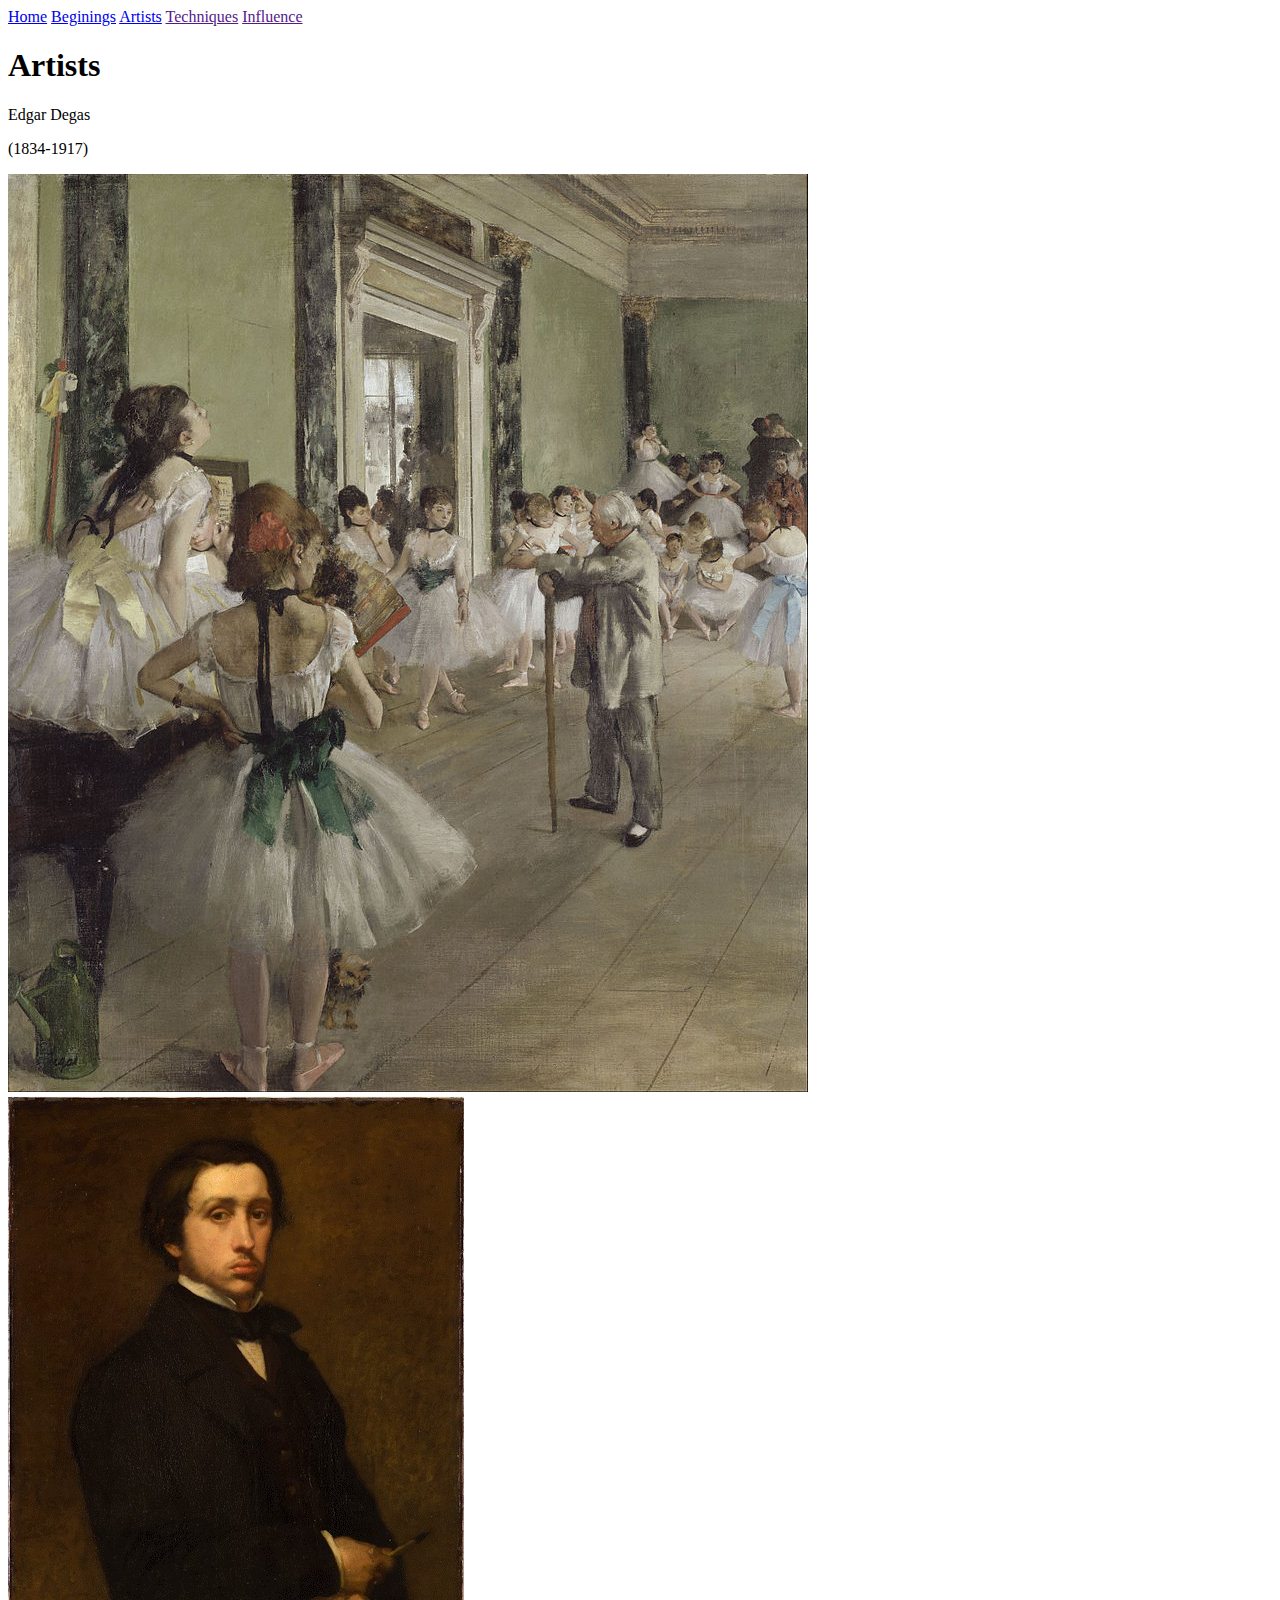
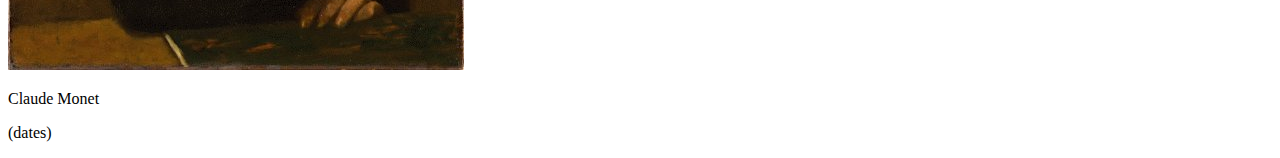
==== artists.html @ 2a4f0dd7 "move files into folder" ====
<!DOCTYPE html>
<html>
<head>

	<meta charset="utf-8">
	<meta http-equiv="X-UA-Compatible" content="IE=edge">
	<title>Impressionism Artists</title>
	<meta name="description" content="">

	<!-- Enable responsive layouts; tell browsers not to shrink pages to fit small screens -->
	<meta name="viewport" content="width=device-width, initial-scale=1">

	<!-- Load styles -->
	<!-- For production, combine all of the stylesheets -->
	<link rel="stylesheet" href="css/sitewide.css">

	<!-- Webfonts -->
	<link href="https://fonts.googleapis.com/css?family=Jomolhari&display=swap" rel="stylesheet">
	<link href="https://fonts.googleapis.com/css?family=Raleway&display=swap" rel="stylesheet">

</head>
<body class="artists">
<!-- Change this classname for each page/type! -->

	<!-- Page content typically goes inside the container -->
	<div class="container">

		<div class="headings-artists">
			<div class="navbar">
				<a href="index.html">Home</a>
				<a href="beginings.html">Beginings</a>
				<a href="artists.html">Artists</a>
				<a href="">Techniques</a>
				<a href="">Influence</a>
			</div>

			<h1 class="artists">Artists</h1>
</div>

<div class="artists-info">

	<div class="degas">
	<p>Edgar Degas<p>
	<p>(1834-1917)<p>
	</div>

	<div class="degas-img-1">
	<img src="img/Edgar_Degas_-_The_Ballet_Class_-_Google_Art_Project.jpg">
	</div>

	<div class="degas-img-2">
	<img src="img/Edgar_Degas_self_portrait_1855.jpeg">
	</div>

	<div class="monet">
		<p>Claude Monet<p>
			<p>(dates)<p>
	</div>

</div>


	</div><!-- end container -->

</body>
</html>
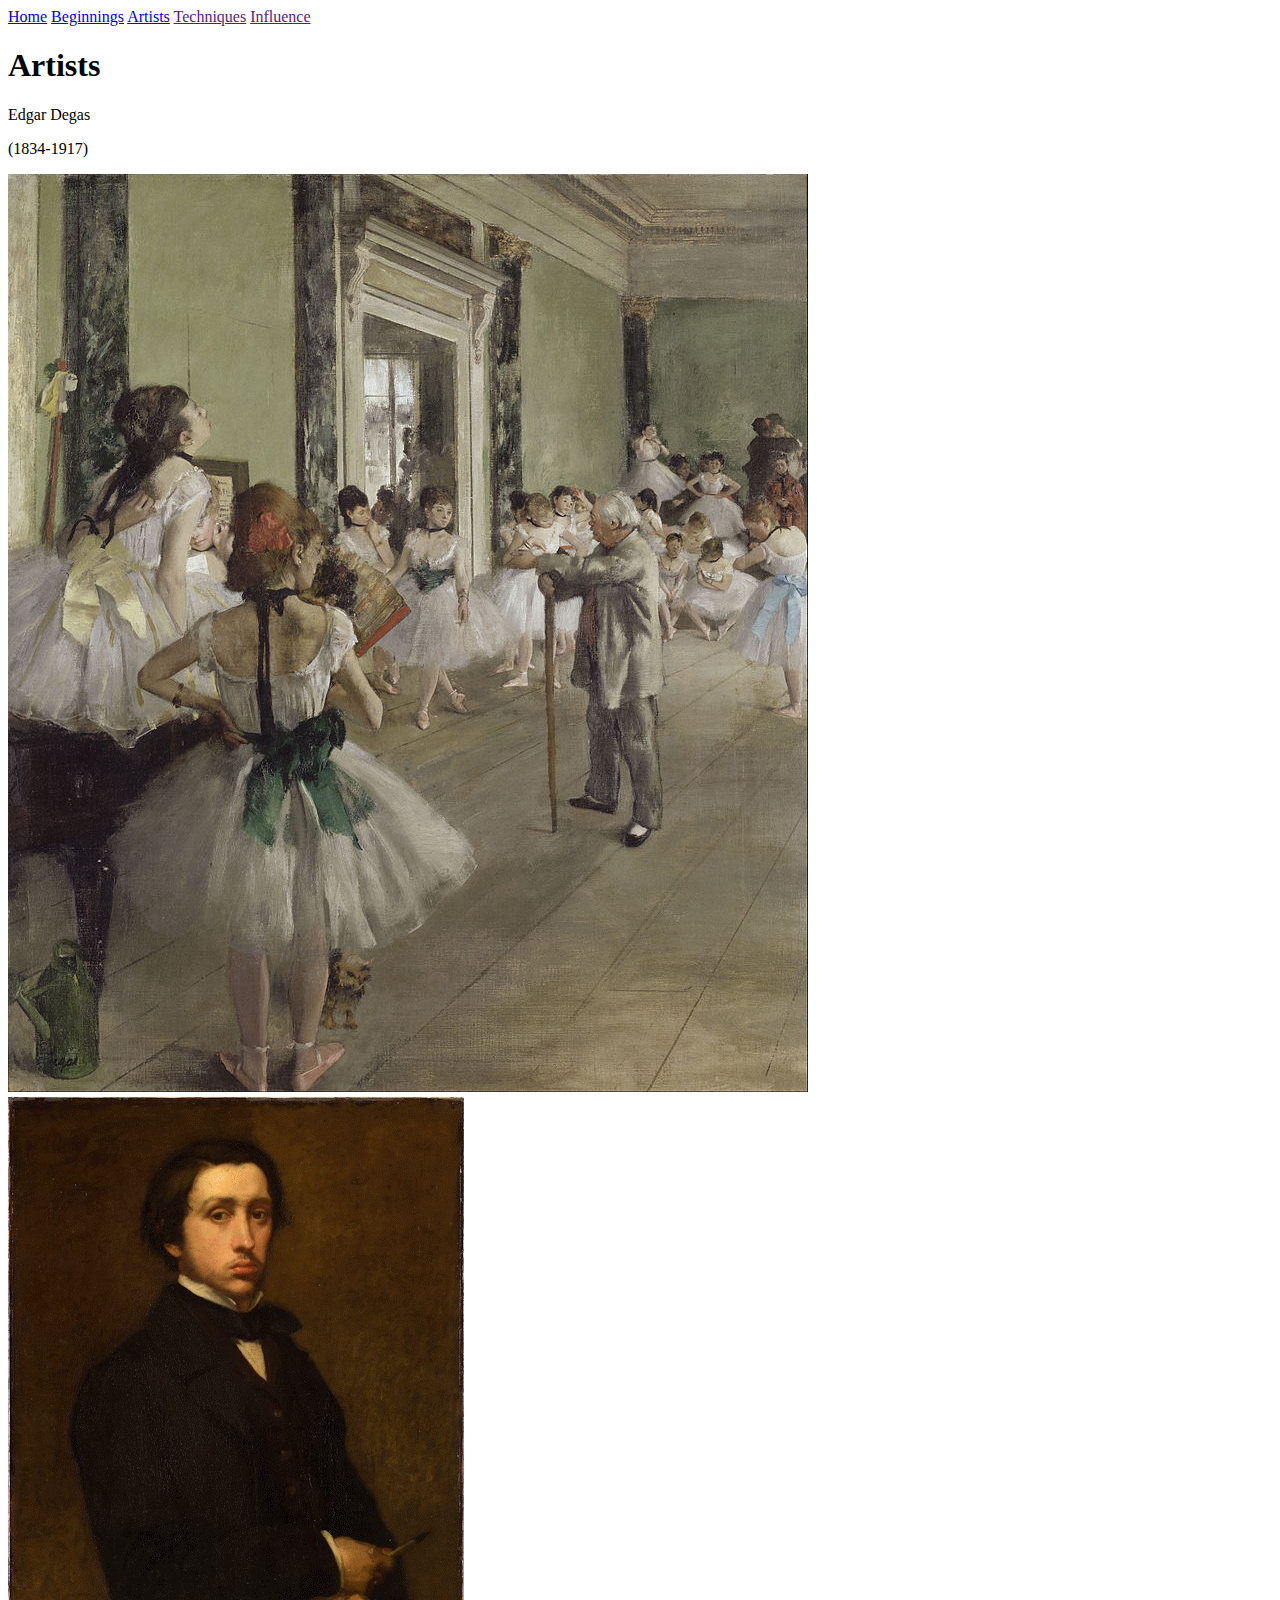
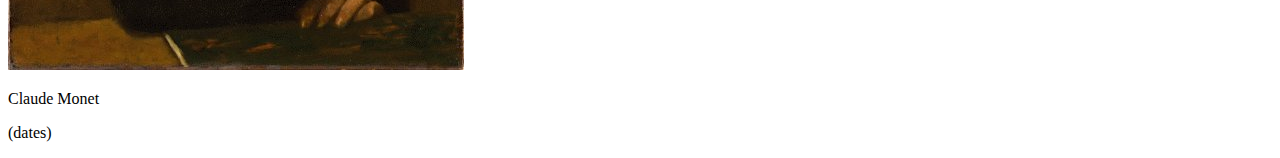
==== commit 2ee716dd: "fixing spelling" ====
--- a/artists.html
+++ b/artists.html
@@ -28,7 +28,7 @@
 		<div class="headings-artists">
 			<div class="navbar">
 				<a href="index.html">Home</a>
-				<a href="beginings.html">Beginings</a>
+				<a href="beginnings.html">Beginnings</a>
 				<a href="artists.html">Artists</a>
 				<a href="">Techniques</a>
 				<a href="">Influence</a>
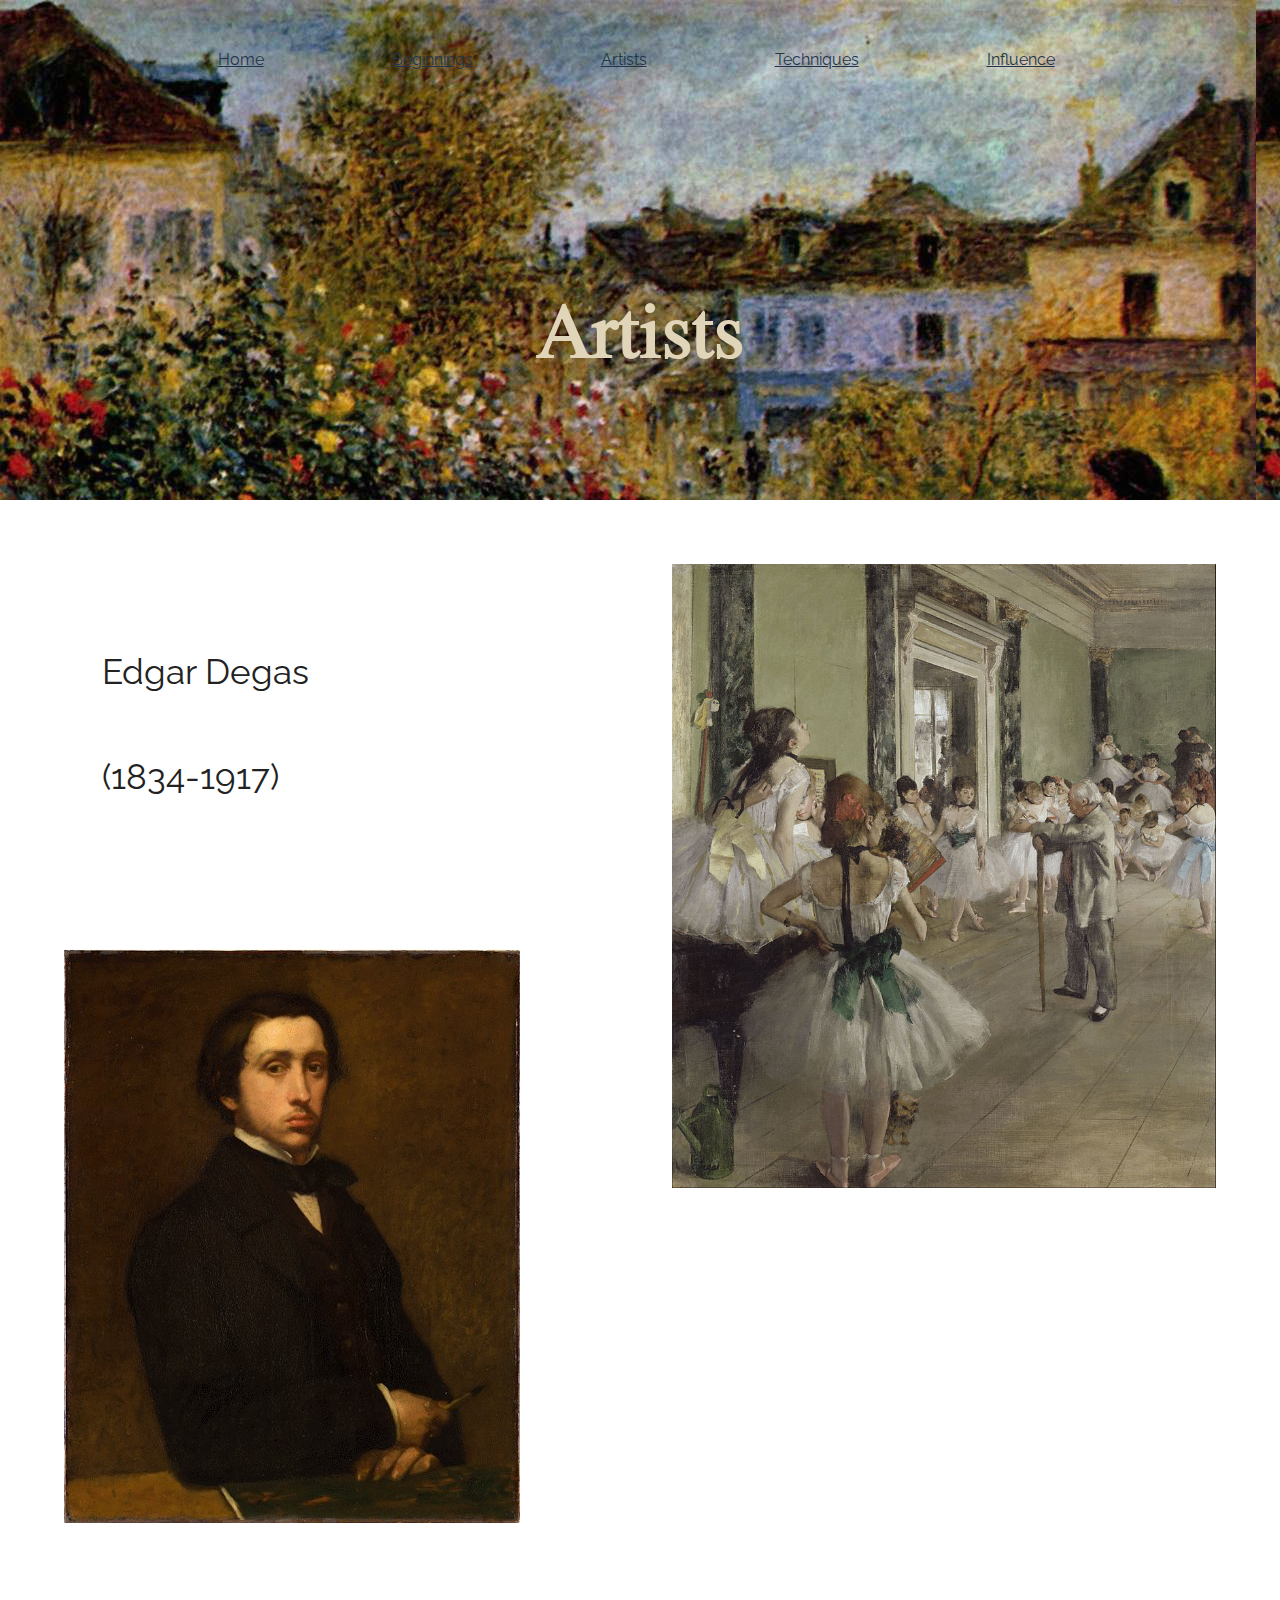
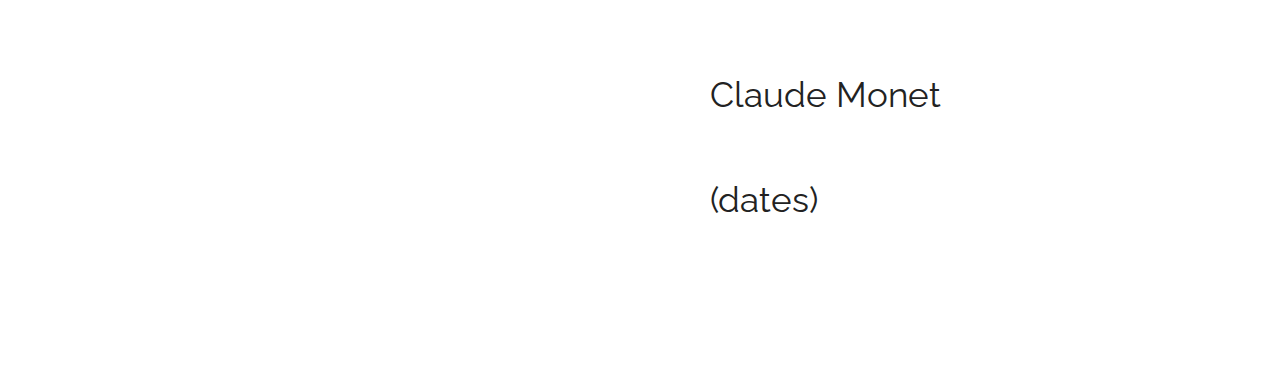
==== commit a780a989: "grids for techniques and influence" ====
--- a/artists.html
+++ b/artists.html
@@ -30,8 +30,8 @@
 				<a href="index.html">Home</a>
 				<a href="beginnings.html">Beginnings</a>
 				<a href="artists.html">Artists</a>
-				<a href="">Techniques</a>
-				<a href="">Influence</a>
+				<a href="techniques.html">Techniques</a>
+				<a href="influence.html">Influence</a>
 			</div>
 
 			<h1 class="artists">Artists</h1>
--- a/css/sitewide.css
+++ b/css/sitewide.css
@@ -0,0 +1,436 @@
+/* ------------------------------------------------------------ */
+/* imports and utilities */
+
+/* 3rd-party CSS files */
+@import 'vendor/h5bp-head.css';
+@import 'vendor/normalize.css';
+@import 'vendor/h5bp-tail.css';
+
+/* use a more intuitive box sizing model (http://is.gd/wNVjAo) */
+* { -moz-box-sizing: border-box; -webkit-box-sizing: border-box; box-sizing: border-box; }
+
+/* Scale down images and embedded videos so they don't overflow their parents */
+img, object { max-width: 100%; }
+
+/*	Development/layout aid. Remove the comments
+	on this rule in order to draw boxes around DIVs
+	and other elements used for layout. */
+/*
+div, main, article, section, aside, hgroup, header, footer, address, nav {
+	border: 1px solid rgba(255,0,0,0.15) !important;
+	background: rgba(255,0,0,0.05) !important;
+}
+*/
+
+
+/* ------------------------------------------------------------ */
+/* start project-specifc styles below this line */
+
+.homepage {
+	font-family: "Jomolhari", 'Raleway', Helvetica, Arial, sans-serif;
+	font-size: 16px;
+	line-height: 1.5em;
+	color: #222;
+	background-image: url("../img/impression-sunrise.jpg");
+	background-repeat: no-repeat;
+	background-size: cover;
+
+}
+
+/*	Generally, you will only want one container element in
+	the document, wrapping around the main content area.
+	If you have more than one container, you are probably doing
+	something wrong.
+*/
+.container {
+	padding: 0;
+	margin: 0;
+}
+
+.navbar a {
+	text-align: center;
+	margin-left: 3em;
+	margin-right: 3em;
+	padding: 1em;
+	transform: background-color;
+	font-family: 'Raleway', sans-serif;
+	color: #22354B;
+	font-size: 16px;
+}
+
+.navbar {
+	text-align: center;
+	margin-left: 10%;
+	margin-right: 10%;
+	width: 80%;
+	display: flex;
+	flex-grow: 1;
+	flex-shrink: 1;
+	flex-wrap: wrap;
+}
+
+.navbar a:hover {
+	transition-duration: 1s;
+	background-color: #aabbff;
+}
+
+.headings-home {
+	background-image-align: center;
+	margin-left: 0;
+	margin-right: 0;
+	padding: 2em;
+	text-align: center;
+	width: 100%;
+}
+
+h1 {
+	padding-top: 2em;
+	padding-bottom: 1em;
+	color: #22354B;
+	font-size: 100px;
+}
+
+h2 {
+	color: #22354B;
+	font-size: 50px;
+}
+
+.homepage-body-text {
+	margin-top: 2em;
+	margin-left: 15%;
+	margin-right: 15%;
+	margin-bottom: 5em;
+	text-align: center;
+	width: 60%;
+	padding: 2em;
+	display: grid;
+	grid-template: 1fr;
+	background-color: rgba(251, 251, 251 0.6);
+	font-family: 'Raleway';
+}
+
+
+
+
+/* ------------------------------------------------------------ */
+/* start artists page */
+/* ------------------------------------------------------------ */
+
+
+
+
+
+
+
+
+.artists {
+	font-family: "Jomolhari", 'Raleway', Helvetica, Arial, sans-serif;
+	font-size: 16px;
+	line-height: 1.5em;
+	color: #222;
+}
+.headings-artists {
+	background-image-align: center;
+	margin-left: 0;
+	margin-right: 0;
+	padding: 2em;
+	text-align: center;
+	width: 100%;
+	background-image: url("../img/Pierre-Auguste_Renoir_083.jpg");
+	height: 500px;
+}
+
+.artists h1 {
+	padding: 2em;
+	font-size: 70px;
+	color: #E0D4B9;
+	text-align: center;
+}
+
+.artists-info {
+	display: grid;
+	grid-template-columns: 1fr 1fr;
+	padding: 2em;
+	font-family: 'Raleway';
+}
+
+.degas {
+padding: 2em;
+line-height: 2em;
+font-size: 35px;
+grid-column: 1 / 2;
+grid-row:  1 / 2;
+}
+
+.degas-img-1 {
+	grid-column: 2 / 3;
+	grid-row: 1 / 3;
+	padding: 2em;
+}
+
+.degas-img-2 {
+	grid-column: 1 / 2;
+	grid-row: 2 / 3;
+	padding: 2em;
+}
+
+.monet {
+	padding: 2em;
+	line-height: 2em;
+	font-size: 35px;
+	grid-column: 2 / 3;
+	grid-row: 3 / 4;
+}
+
+
+
+
+/* ------------------------------------------------------------ */
+/* start beginings page */
+/* ------------------------------------------------------------ */
+
+
+
+
+.beginnings-heading {
+	font-family: "Jomolhari", 'Raleway', Helvetica, Arial, sans-serif;
+	line-height: 1em;
+	color: #222;
+	padding-bottom: 1em;
+	color: #22354B;
+	font-size: 70px;
+}
+
+.headings-beginnings {
+	background-image-align: center;
+	margin-left: 0;
+	margin-right: 0;
+	padding: 2em;
+	text-align: center;
+	width: 100%;
+	background-image: url("../img/Camille_Pissarro_-_Boulevard_Montmartre_-_Eremitage.jpg");
+	height: 500px;
+}
+
+.beginnings {
+	padding: 2em;
+	font-size: 16px;
+	color: #22354B;
+	text-align: center;
+}
+
+.body-text-beginnings {
+	line-height: 1.5em;
+	color: #22354B;
+	font-family: 'Raleway';
+	font-size: 16px;
+	display: grid;
+	grid-template-columns: 1fr 1fr;
+	padding: 1em;
+}
+
+.intro-beginnings {
+	grid-column: 1 / 3;
+	grid-row: 1 / 2;
+}
+
+.academie1 {
+	grid-column: 1 / 2;
+	grid-row: 3 / 4;
+}
+.intro-pullquote {
+	font-size: 25px;
+	text-align: center;
+	grid-column: 1 / 3;
+	grid-row: 2 / 3;
+	color: rgba(251, 251, 251 0.6);
+	margin-left: 2em;
+	margin-right: 2em;
+}
+
+.academie2 {
+	grid-column: 2 / 3;
+	grid-row: 5 / 6;
+}
+
+.petition {
+	grid-column: 2 / 3;
+	grid-row: 4 / 5;
+}
+
+.leroy-pullquote {
+	font-size: 25px;
+	text-align: center;
+	grid-column: 1 / 3;
+	grid-row: 6 / 7;
+	color: rgba(251, 251, 251 0.6);
+	margin-left: 2em;
+	margin-right: 2em;
+}
+
+.impressionists-start {
+	grid-column: 1 / 2;
+	grid-row: 7 / 8;
+}
+
+
+
+/* ------------------------------------------------------------ */
+/* start techniques page */
+/* ------------------------------------------------------------ */
+
+
+
+
+.techniques {
+	font-family: "Jomolhari", "Raleway", Helvetica, Arial, sans-serif;
+	font-size: 16px;
+	line-height: 1.5em;
+	color: #222;
+}
+
+.headings-techniques {
+	background-image-align: center;
+	margin-left: 0;
+	margin-right: 0;
+	padding: 2em;
+	text-align: center;
+	width: 100%;
+	background-image: url("../img/Camille_Pissarro_-_Boulevard_Montmartre_-_Eremitage.jpg");
+	height: 500px;
+}
+
+.techniques h1 {
+	font-family: "Jomolhari";
+	padding: 2em;
+	font-size: 70px;
+	color: #22354B;
+	text-align: center;
+}
+
+.techniques-body-text {
+	display: grid;
+	grid-template-columns: 1fr 1fr 1fr 1fr 1fr;
+	font-family: "Raleway";
+}
+
+.techniques-intro {
+	grid-column: 1 / 4;
+	grid-row: 1 / 2;
+	padding: 2em;
+}
+
+.list-intro {
+	grid-column: 1 / 3;
+	grid-row: 2 / 3;
+	padding: 2em;
+}
+
+.technology {
+	grid-column: 1 / 4;
+	grid-row: 3 / 4;
+	padding: 2em;
+}
+
+.composition {
+	grid-column: 3 / 6;
+	grid-row: 4 / 5;
+	padding: 2em;
+}
+
+.photography {
+	grid-column: 1 / 3;
+	grid-row: 5 / 6;
+	padding: 2em;
+}
+
+.japanese-influence {
+	grid-column: 4 / 6;
+	grid-row: 5 / 6;
+	padding: 2em;
+}
+
+
+
+
+
+/* ------------------------------------------------------------ */
+/* start influence page */
+/* ------------------------------------------------------------ */
+
+
+
+
+.influence {
+	font-family: "Jomolhari", 'Raleway', Helvetica, Arial, sans-serif;
+	font-size: 16px;
+	line-height: 1.5em;
+	color: #222;
+}
+
+.headings-influence {
+	background-image-align: center;
+	margin-left: 0;
+	margin-right: 0;
+	padding: 2em;
+	text-align: center;
+	width: 100%;
+	background-image: url("../img/Camille_Pissarro_-_Boulevard_Montmartre_-_Eremitage.jpg");
+	height: 500px;
+}
+
+.influence h1 {
+	font-family: 'Jomolhari';
+	padding: 2em;
+	font-size: 70px;
+	color: #22354B;
+	text-align: center;
+}
+
+h2 {
+	line-height: 1em;
+}
+
+.associates-and-influenced-artists1 {
+	grid-column: 1 / 2;
+	grid-row: 1 / 2;
+	padding: 2em;
+}
+
+.associates-and-influenced-artists2 {
+	grid-column: 2 / 3;
+	grid-row: 2 / 3;
+	padding: 2em;
+}
+
+.post-impressionism {
+	grid-column: 1 / 2;
+	grid-row: 3 / 4;
+	padding: 2em;
+}
+
+.influence-body-text {
+	display: grid;
+	grid-template-columns: 1fr 1fr;
+	margin: 1em;
+	font-family: "Raleway";
+
+
+
+
+
+}
+
+}
+
+/* ------------------------------------------------------------ */
+/* media query containing styles for larger screens */
+@media (min-width: 720px) {
+
+	/* container on larger screens */
+	.container {
+		width: 100%;
+		max-width: 2000px;
+	}
+
+} /* end media query */
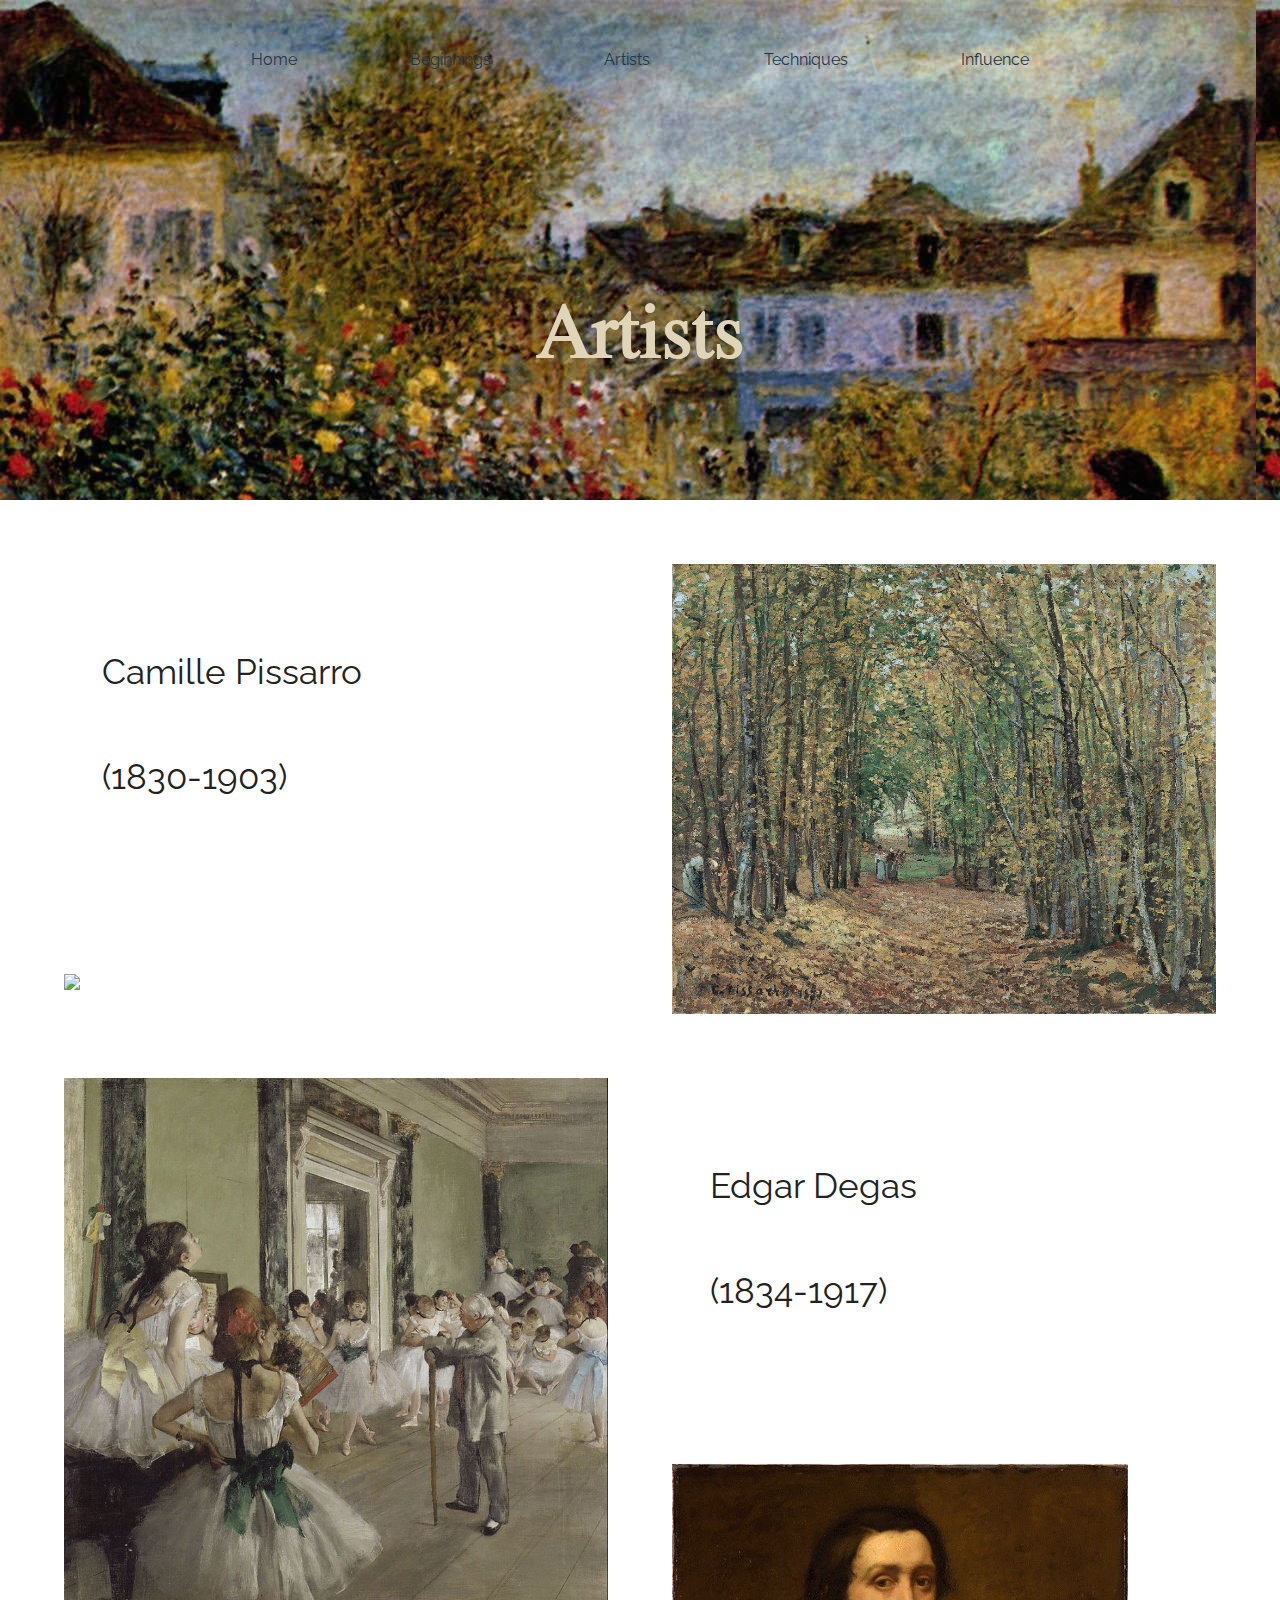
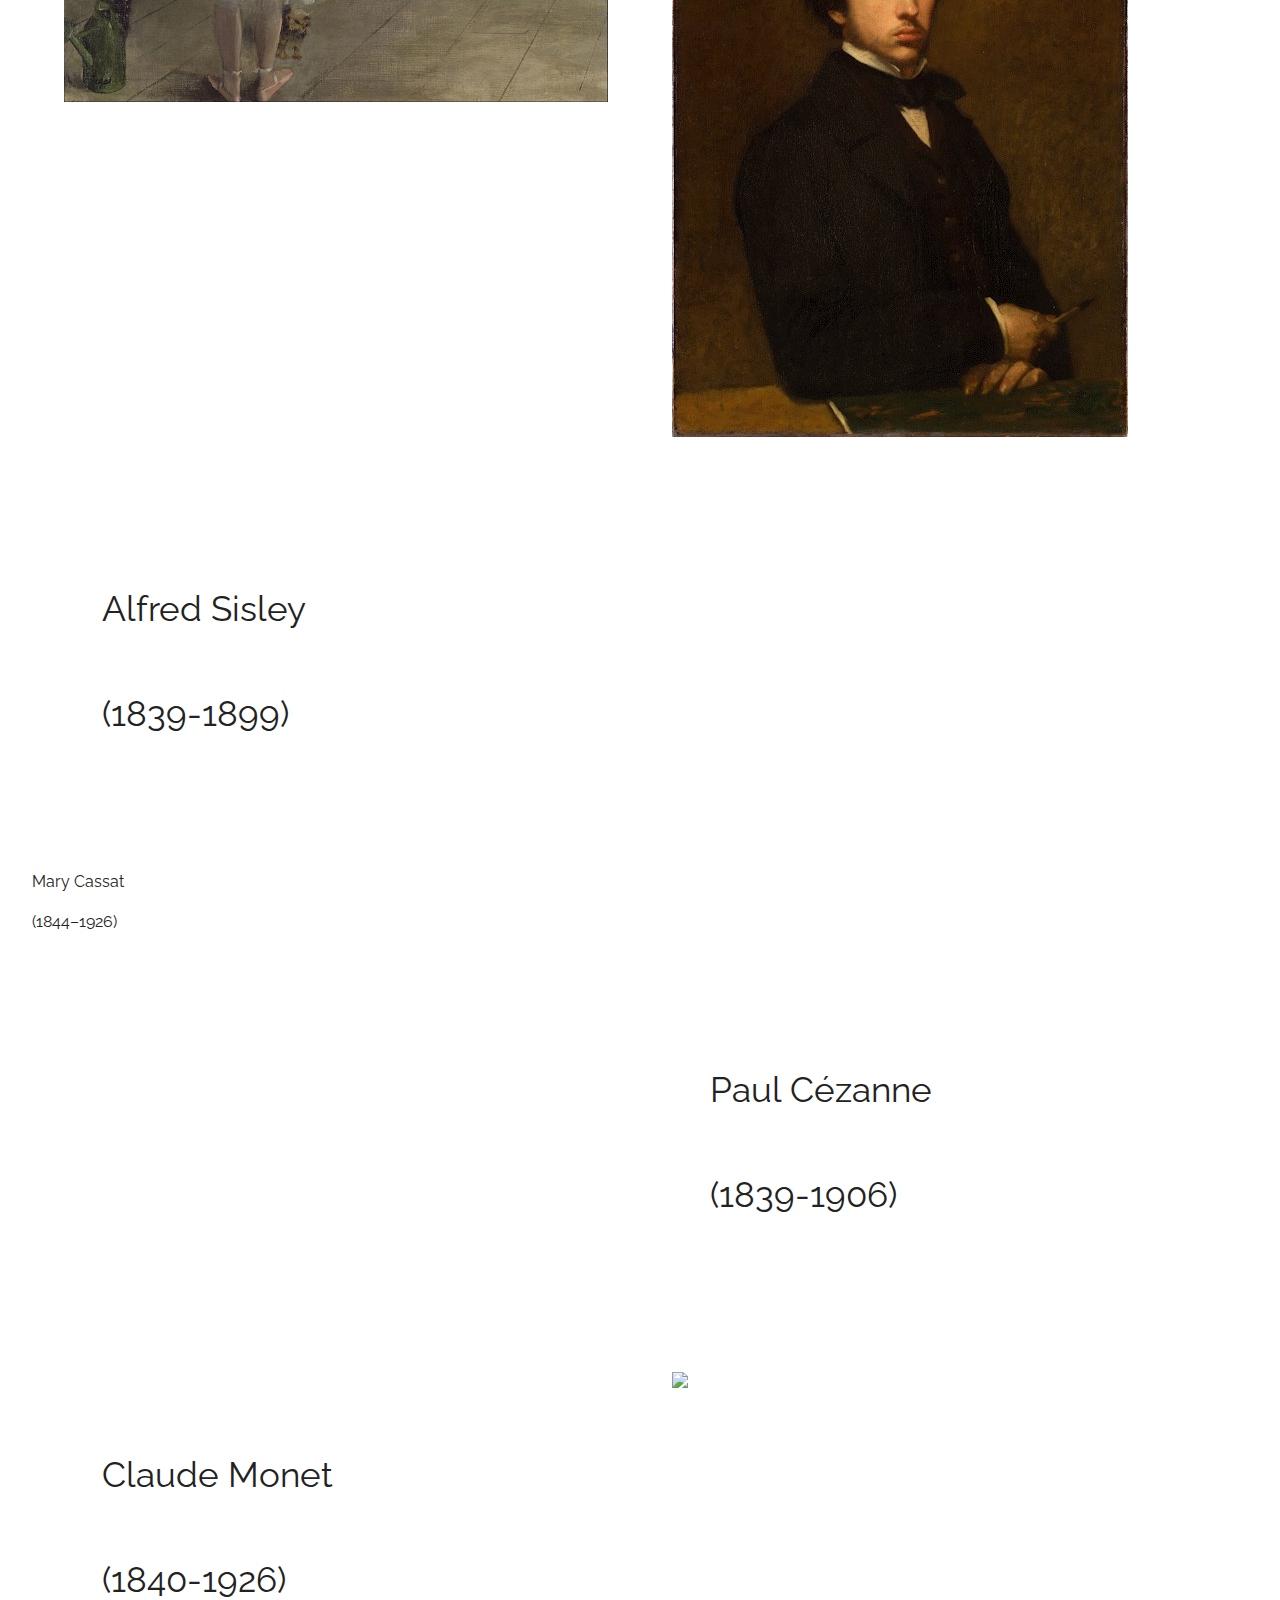
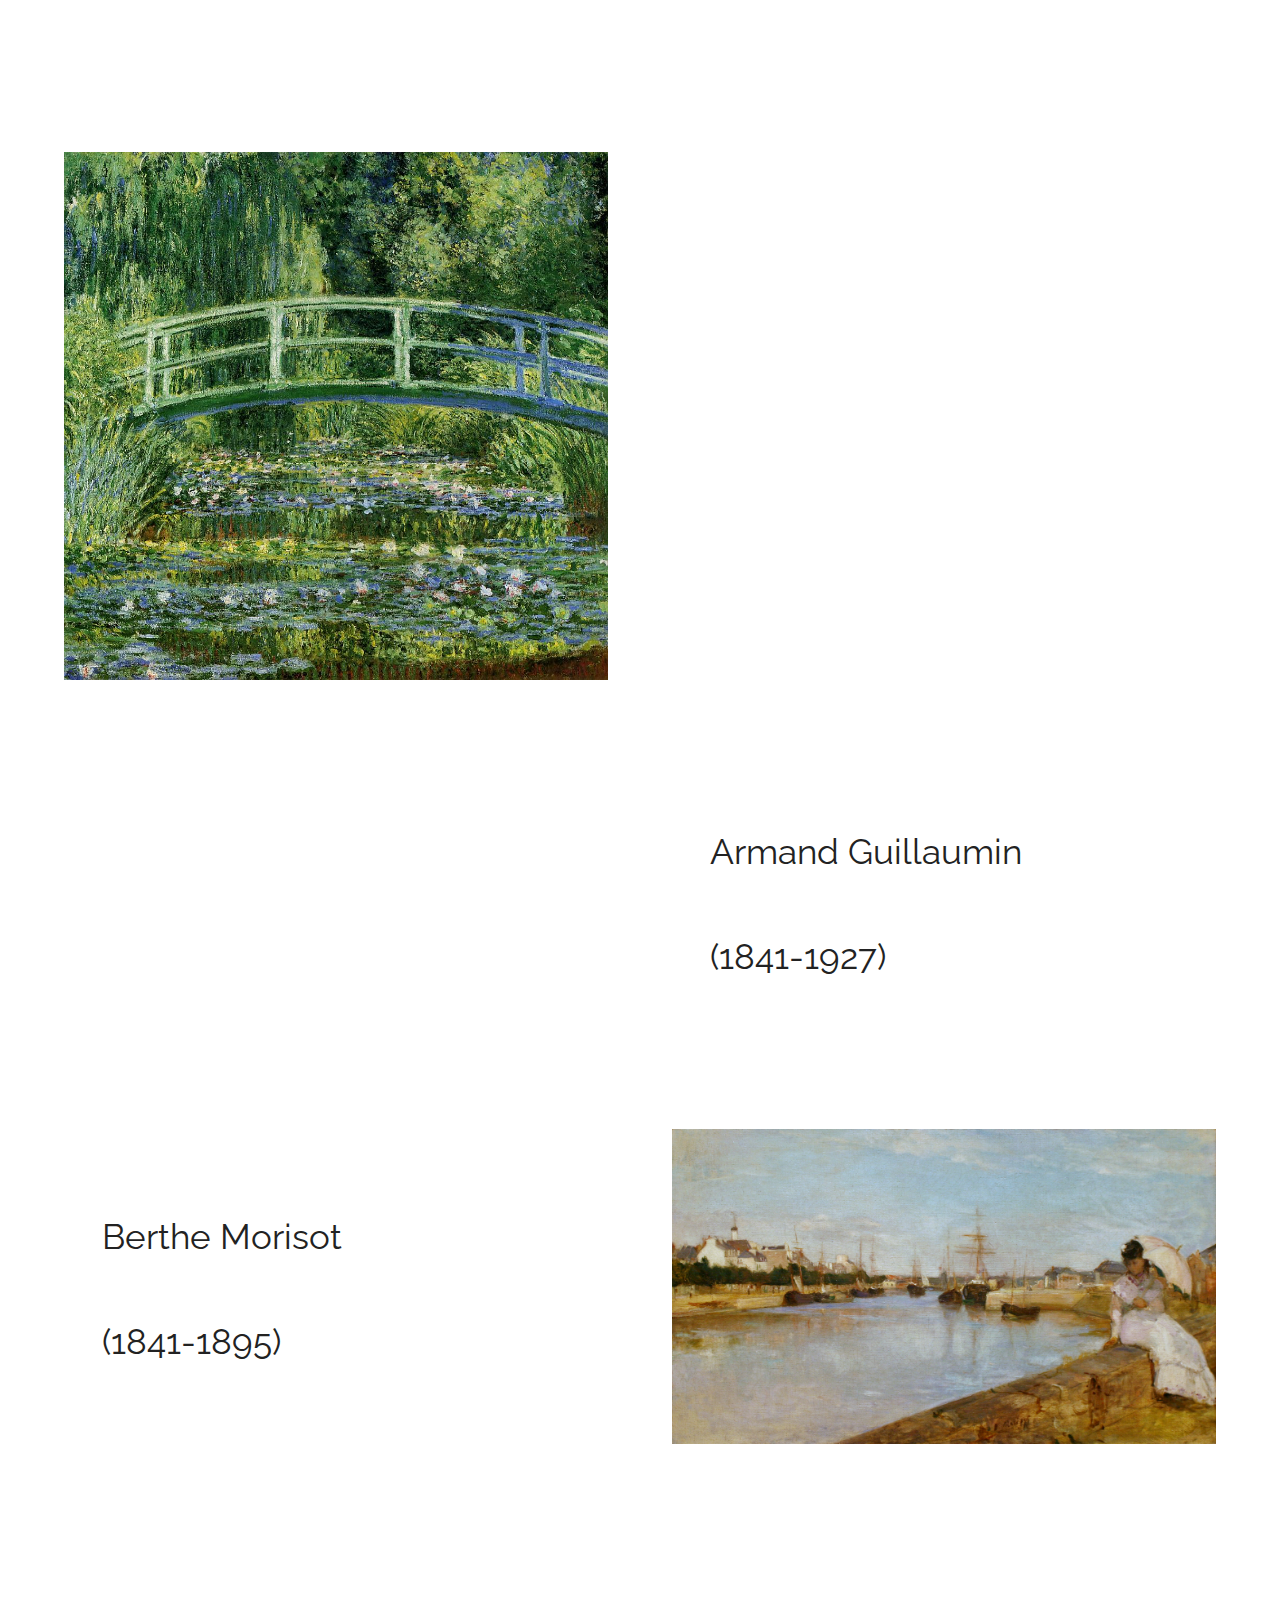
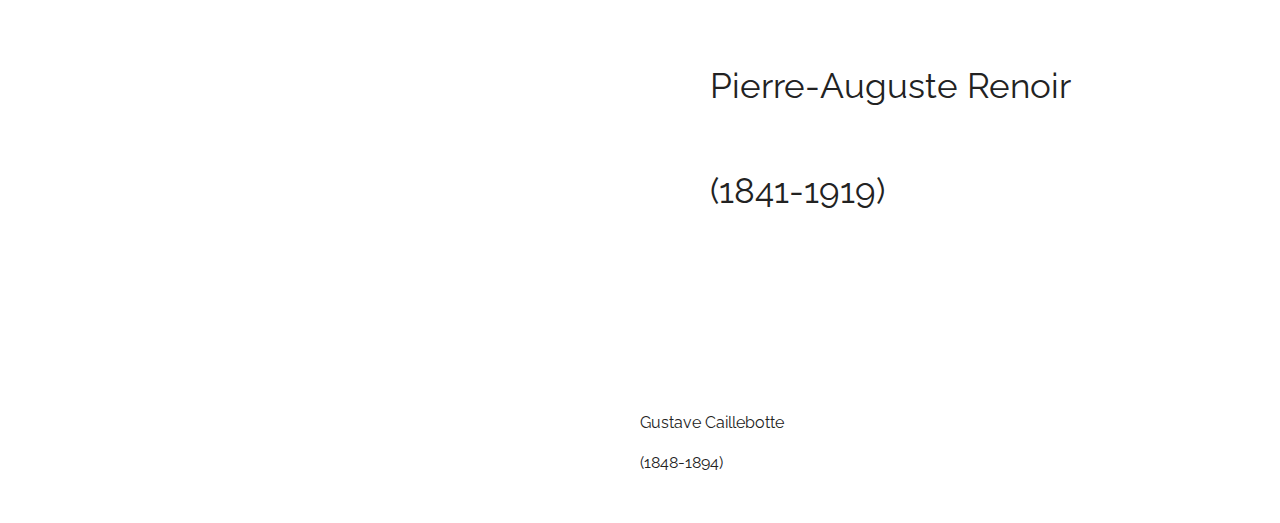
==== commit 868a6b3a: "adding artists" ====
--- a/artists.html
+++ b/artists.html
@@ -39,6 +39,21 @@
 
 <div class="artists-info">
 
+	<div class="pissarro">
+		<p>Camille Pissarro</p>
+		<p>(1830-1903)</p>
+	</div>
+
+	<div class="pissarro-img-1">
+		<img src="img/Camille_Pissarro_-_Allée_dans_le_parc_de_Marly.jpg">
+	</div>
+
+	<div class="pissarro-img-2">
+		<img src="img/Camille_Pissarro_-_Boulevard_Montmartre_-_Eremitage.jpg">
+	</div>
+
+<!-- end pisarro -->
+
 	<div class="degas">
 	<p>Edgar Degas<p>
 	<p>(1834-1917)<p>
@@ -52,13 +67,127 @@
 	<img src="img/Edgar_Degas_self_portrait_1855.jpeg">
 	</div>
 
+<!-- end degas -->
+
+	<div class="sisley">
+		<p>Alfred Sisley</p>
+		<p>(1839-1899)</p>
+	</div>
+
+	<div class="sisley-img-1">
+
+	</div>
+
+	<div class="sisley-img-2">
+
+	</div>
+
+<!-- end sisley -->
+
+	<div class="cezanne">
+		<p>Paul Cézanne</p>
+		<p>(1839-1906)</p>
+	</div>
+
+	<div class="cezanne-img-1">
+
+	</div>
+
+	<div class="cezanne-img-1">
+
+	</div>
+
+	<!-- end cezanne -->
+
 	<div class="monet">
 		<p>Claude Monet<p>
-			<p>(dates)<p>
+			<p>(1840-1926)<p>
 	</div>
 
-</div>
+	<div class="monet-img-1">
+		<img src="img/Claude_Monet_-_Woman_with_a_Parasol_-_Madame_Monet_and_Her_Son_-_Google_Art_Project.jpg">
+	</div>
 
+	<div class="monet-img-2">
+		<img src="img/Water-Lilies-and-Japanese-Bridge-(1897-1899)-Monet.jpg">
+	</div>
+
+<!-- end monet -->
+
+	<div class="armand">
+		<p>Armand Guillaumin</p>
+		<p>(1841-1927)</p>
+	</div>
+
+	<div class="armand-img-1">
+
+	</div>
+
+	<div class="armand-img-2">
+
+	</div>
+
+	<!-- end armand -->
+
+
+	<div class="berthe">
+		<p>Berthe Morisot</p>
+		<p>(1841-1895)<p>
+	</div>
+
+	<div class="berthe-img-1">
+		<img src="img/Berthe_Morisot_The_Harbor_at_Lorient.jpg">
+	</div>
+
+	<div class="berthe-img-2">
+	</div>
+
+<!-- end berthe -->
+
+	<div class="pierre">
+		<p>Pierre-Auguste Renoir</p>
+		<p>(1841-1919)</p>
+	</div>
+
+	<div class="pierre-img-1">
+
+	</div>
+
+	<div class="pierre-img-2">
+
+	</div>
+
+<!-- end pierre -->
+
+	<div class="cassat">
+		<p>Mary Cassat</p>
+		<p>(1844–1926)</p>
+	</div>
+
+	<div class="cassat-img-1">
+
+	</div>
+
+	<div class="cassat-img-2">
+
+	</div>
+
+<!-- end cassat -->
+
+	<div class="gustave">
+		<p>Gustave Caillebotte<p>
+			<p>(1848-1894)</p>
+	</div>
+
+	<div class="gustave-img-1">
+
+	</div>
+
+	<div class="gustave-img-2">
+
+	</div>
+
+	</div>
 
 	</div><!-- end container -->
 
--- a/css/sitewide.css
+++ b/css/sitewide.css
@@ -49,24 +49,25 @@
 
 .navbar a {
 	text-align: center;
-	margin-left: 3em;
-	margin-right: 3em;
 	padding: 1em;
 	transform: background-color;
 	font-family: 'Raleway', sans-serif;
 	color: #22354B;
 	font-size: 16px;
+	text-decoration: none;
 }
 
 .navbar {
 	text-align: center;
-	margin-left: 10%;
-	margin-right: 10%;
+	margin-left: auto;
+	margin-right: auto;
 	width: 80%;
 	display: flex;
 	flex-grow: 1;
 	flex-shrink: 1;
-	flex-wrap: wrap;
+	flex-wrap: nowrap;
+	justify-content: center;
+	justify-content: space-evenly;
 }
 
 .navbar a:hover {
@@ -154,36 +155,166 @@
 	font-family: 'Raleway';
 }
 
+.pissarro {
+	padding: 2em;
+	line-height: 2em;
+	font-size: 35px;
+	grid-column: 1 / 2;
+	grid-row:  1 / 2;
+}
+
+.pissarro-img-1 {
+	grid-column: 2 / 3;
+	grid-row: 1 / 3;
+	padding: 2em;
+}
+
+.pissarro-img-2 {
+	grid-column: 1 / 2;
+	grid-row: 2 / 3;
+	padding: 2em;
+}
+
 .degas {
 padding: 2em;
 line-height: 2em;
 font-size: 35px;
-grid-column: 1 / 2;
-grid-row:  1 / 2;
+grid-column: 2 / 3;
+grid-row:  3 / 4;
 }
 
 .degas-img-1 {
-	grid-column: 2 / 3;
-	grid-row: 1 / 3;
+	grid-column: 1 / 2;
+	grid-row: 3 / 5;
 	padding: 2em;
 }
 
 .degas-img-2 {
-	grid-column: 1 / 2;
-	grid-row: 2 / 3;
-	padding: 2em;
+	grid-column: 2 / 3;
+	grid-row: 4 / 5;
+	padding: 2em;
+}
+
+.sisley {
+	padding: 2em;
+	line-height: 2em;
+	font-size: 35px;
+	grid-column: 1 / 2;
+	grid-row:  5 / 6;
+}
+
+.sisley-img-1 {
+	grid-column: 2 / 3;
+	grid-row: 5 / 7;
+	padding: 2em;
+}
+
+.sisley-img-2 {
+	grid-column: 1 / 2;
+	grid-row: 5 / 6;
+}
+
+.cezanne {
+	padding: 2em;
+	line-height: 2em;
+	font-size: 35px;
+	grid-column: 2 / 3;
+	grid-row: 7 / 8;
+}
+
+.cezanne-img-1 {
+	grid-column: 1 / 2;
+	grid-row: 7 / 9;
+}
+
+.cezanne-img-2 {
+	grid-column: 2 / 3;
+	grid-row: 7 / 8;
 }
 
 .monet {
 	padding: 2em;
 	line-height: 2em;
 	font-size: 35px;
-	grid-column: 2 / 3;
-	grid-row: 3 / 4;
-}
-
-
-
+	grid-column: 1 / 2;
+	grid-row: 9 / 10;
+}
+
+.monet-img-1 {
+	padding: 2em;
+	grid-column: 2 / 3;
+	grid-row: 9 / 11;
+}
+
+.monet-img-2 {
+	padding: 2em;
+	grid-column: 1 / 2;
+	grid-row: 10 / 11;
+}
+
+.armand {
+	padding: 2em;
+	line-height: 2em;
+	font-size: 35px;
+	grid-column: 2 / 3;
+	grid-row: 11 / 12;
+}
+
+.armand-img-1 {
+	padding: 2em;
+	grid-column: 1 / 2;
+	grid-row: 11 / 13;
+}
+
+.armand-img-2 {
+	padding: 2em;
+	grid-column: 2 / 3;
+	grid-row: 12 / 13;
+}
+
+.berthe {
+	padding: 2em;
+	line-height: 2em;
+	font-size: 35px;
+	grid-column: 1 / 2;
+	grid-row: 12 / 13;
+}
+
+.berthe-img-1 {
+	padding: 2em;
+	grid-column: 2 / 3;
+	grid-row: 12 / 14;
+}
+
+.berthe-img-2 {
+	padding: 2em;
+	grid-column: 1 / 2;
+	grid-row: 13 / 14;
+}
+
+.pierre {
+	padding: 2em;
+	line-height: 2em;
+	font-size: 35px;
+	grid-column: 2 / 3;
+	grid-row: 14 / 15;
+}
+
+.pierre-img-1 {
+	padding: 2em;
+	grid-column: 1 / 2;
+	grid-row: 14 / 16;
+}
+
+.pierre-img-2 {
+	padding: 2em;
+	grid-column: 2 / 3;
+	grid-row: 15 / 16;
+}
+
+.cassat {
+
+}
 
 /* ------------------------------------------------------------ */
 /* start beginings page */
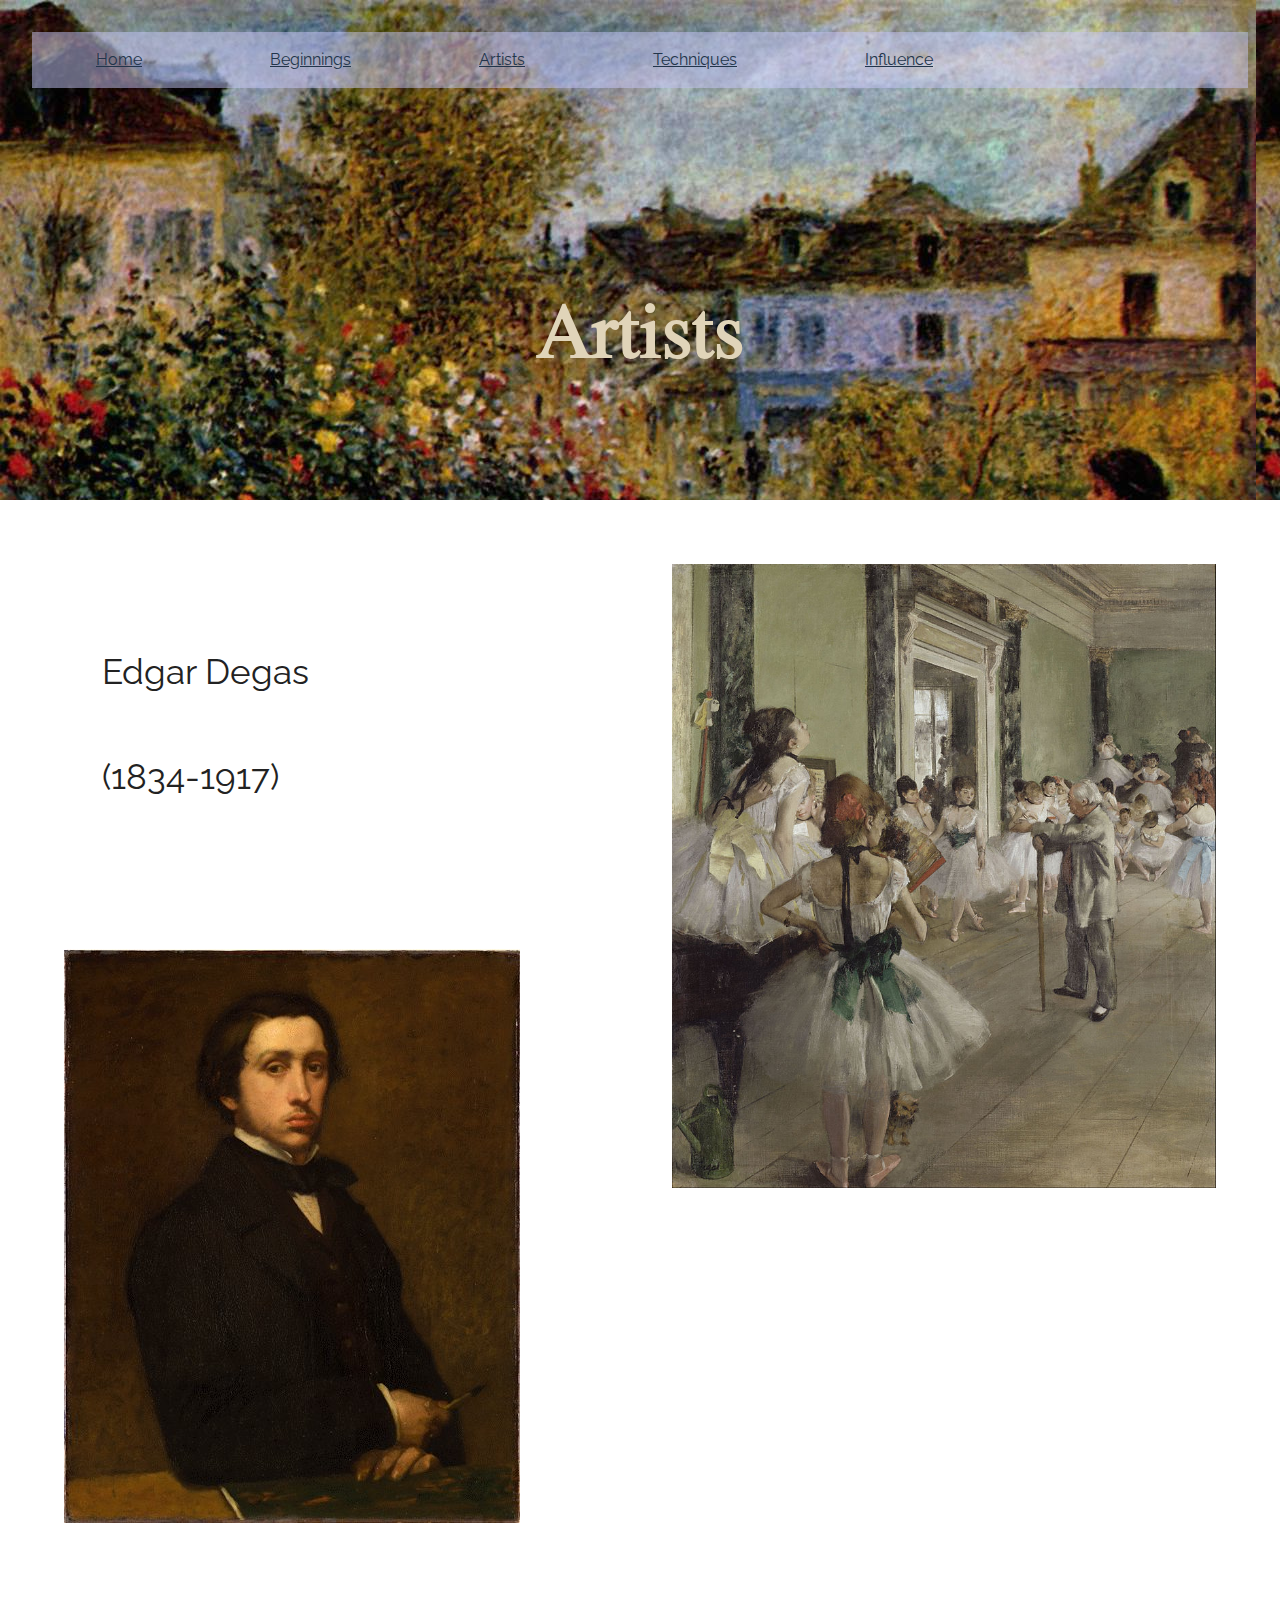
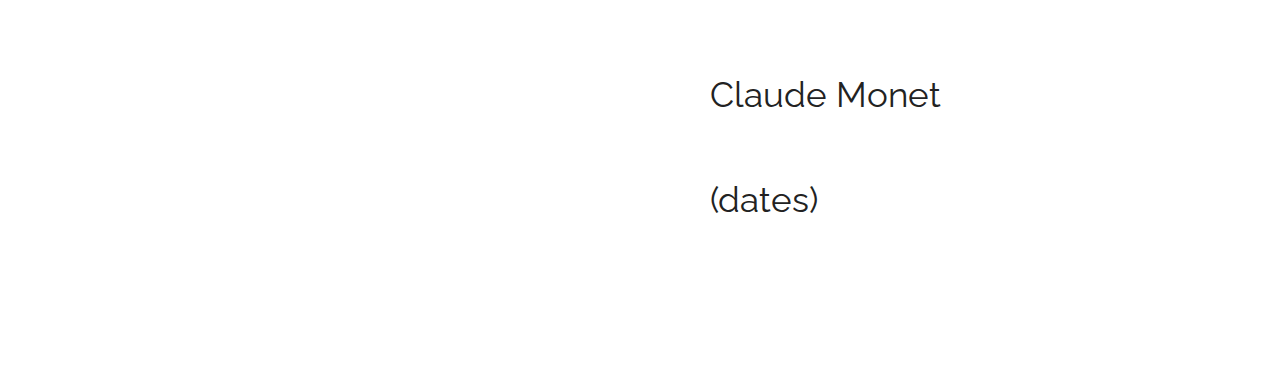
==== commit 1578d8b9: "Revert "idk"" ====
--- a/artists.html
+++ b/artists.html
@@ -39,21 +39,6 @@
 
 <div class="artists-info">
 
-	<div class="pissarro">
-		<p>Camille Pissarro</p>
-		<p>(1830-1903)</p>
-	</div>
-
-	<div class="pissarro-img-1">
-		<img src="img/Camille_Pissarro_-_Allée_dans_le_parc_de_Marly.jpg">
-	</div>
-
-	<div class="pissarro-img-2">
-		<img src="img/Camille_Pissarro_-_Boulevard_Montmartre_-_Eremitage.jpg">
-	</div>
-
-<!-- end pisarro -->
-
 	<div class="degas">
 	<p>Edgar Degas<p>
 	<p>(1834-1917)<p>
@@ -67,127 +52,13 @@
 	<img src="img/Edgar_Degas_self_portrait_1855.jpeg">
 	</div>
 
-<!-- end degas -->
-
-	<div class="sisley">
-		<p>Alfred Sisley</p>
-		<p>(1839-1899)</p>
+	<div class="monet">
+		<p>Claude Monet<p>
+			<p>(dates)<p>
 	</div>
 
-	<div class="sisley-img-1">
+</div>
 
-	</div>
-
-	<div class="sisley-img-2">
-
-	</div>
-
-<!-- end sisley -->
-
-	<div class="cezanne">
-		<p>Paul Cézanne</p>
-		<p>(1839-1906)</p>
-	</div>
-
-	<div class="cezanne-img-1">
-
-	</div>
-
-	<div class="cezanne-img-1">
-
-	</div>
-
-	<!-- end cezanne -->
-
-	<div class="monet">
-		<p>Claude Monet<p>
-			<p>(1840-1926)<p>
-	</div>
-
-	<div class="monet-img-1">
-		<img src="img/Claude_Monet_-_Woman_with_a_Parasol_-_Madame_Monet_and_Her_Son_-_Google_Art_Project.jpg">
-	</div>
-
-	<div class="monet-img-2">
-		<img src="img/Water-Lilies-and-Japanese-Bridge-(1897-1899)-Monet.jpg">
-	</div>
-
-<!-- end monet -->
-
-	<div class="armand">
-		<p>Armand Guillaumin</p>
-		<p>(1841-1927)</p>
-	</div>
-
-	<div class="armand-img-1">
-
-	</div>
-
-	<div class="armand-img-2">
-
-	</div>
-
-	<!-- end armand -->
-
-
-	<div class="berthe">
-		<p>Berthe Morisot</p>
-		<p>(1841-1895)<p>
-	</div>
-
-	<div class="berthe-img-1">
-		<img src="img/Berthe_Morisot_The_Harbor_at_Lorient.jpg">
-	</div>
-
-	<div class="berthe-img-2">
-	</div>
-
-<!-- end berthe -->
-
-	<div class="pierre">
-		<p>Pierre-Auguste Renoir</p>
-		<p>(1841-1919)</p>
-	</div>
-
-	<div class="pierre-img-1">
-
-	</div>
-
-	<div class="pierre-img-2">
-
-	</div>
-
-<!-- end pierre -->
-
-	<div class="cassat">
-		<p>Mary Cassat</p>
-		<p>(1844–1926)</p>
-	</div>
-
-	<div class="cassat-img-1">
-
-	</div>
-
-	<div class="cassat-img-2">
-
-	</div>
-
-<!-- end cassat -->
-
-	<div class="gustave">
-		<p>Gustave Caillebotte<p>
-			<p>(1848-1894)</p>
-	</div>
-
-	<div class="gustave-img-1">
-
-	</div>
-
-	<div class="gustave-img-2">
-
-	</div>
-
-	</div>
 
 	</div><!-- end container -->
 
--- a/css/sitewide.css
+++ b/css/sitewide.css
@@ -49,30 +49,30 @@
 
 .navbar a {
 	text-align: center;
+	margin-left: 3em;
+	margin-right: 3em;
 	padding: 1em;
 	transform: background-color;
 	font-family: 'Raleway', sans-serif;
 	color: #22354B;
 	font-size: 16px;
-	text-decoration: none;
 }
 
 .navbar {
 	text-align: center;
-	margin-left: auto;
-	margin-right: auto;
-	width: 80%;
+	margin-left: 0%;
+	margin-right: 0%;
+	width: 100%;
 	display: flex;
-	flex-grow: 1;
+	flex-grow: 0;
 	flex-shrink: 1;
 	flex-wrap: nowrap;
-	justify-content: center;
-	justify-content: space-evenly;
+	background-color: rgba(200, 200, 250, 0.5);
 }
 
 .navbar a:hover {
 	transition-duration: 1s;
-	background-color: #aabbff;
+	background-color: rgba(100, 100, 200, 0.7);
 }
 
 .headings-home {
@@ -155,166 +155,36 @@
 	font-family: 'Raleway';
 }
 
-.pissarro {
-	padding: 2em;
-	line-height: 2em;
-	font-size: 35px;
-	grid-column: 1 / 2;
-	grid-row:  1 / 2;
-}
-
-.pissarro-img-1 {
-	grid-column: 2 / 3;
-	grid-row: 1 / 3;
-	padding: 2em;
-}
-
-.pissarro-img-2 {
-	grid-column: 1 / 2;
-	grid-row: 2 / 3;
-	padding: 2em;
-}
-
 .degas {
 padding: 2em;
 line-height: 2em;
 font-size: 35px;
-grid-column: 2 / 3;
-grid-row:  3 / 4;
+grid-column: 1 / 2;
+grid-row:  1 / 2;
 }
 
 .degas-img-1 {
-	grid-column: 1 / 2;
-	grid-row: 3 / 5;
+	grid-column: 2 / 3;
+	grid-row: 1 / 3;
 	padding: 2em;
 }
 
 .degas-img-2 {
-	grid-column: 2 / 3;
-	grid-row: 4 / 5;
-	padding: 2em;
-}
-
-.sisley {
+	grid-column: 1 / 2;
+	grid-row: 2 / 3;
+	padding: 2em;
+}
+
+.monet {
 	padding: 2em;
 	line-height: 2em;
 	font-size: 35px;
-	grid-column: 1 / 2;
-	grid-row:  5 / 6;
-}
-
-.sisley-img-1 {
-	grid-column: 2 / 3;
-	grid-row: 5 / 7;
-	padding: 2em;
-}
-
-.sisley-img-2 {
-	grid-column: 1 / 2;
-	grid-row: 5 / 6;
-}
-
-.cezanne {
-	padding: 2em;
-	line-height: 2em;
-	font-size: 35px;
-	grid-column: 2 / 3;
-	grid-row: 7 / 8;
-}
-
-.cezanne-img-1 {
-	grid-column: 1 / 2;
-	grid-row: 7 / 9;
-}
-
-.cezanne-img-2 {
-	grid-column: 2 / 3;
-	grid-row: 7 / 8;
-}
-
-.monet {
-	padding: 2em;
-	line-height: 2em;
-	font-size: 35px;
-	grid-column: 1 / 2;
-	grid-row: 9 / 10;
-}
-
-.monet-img-1 {
-	padding: 2em;
-	grid-column: 2 / 3;
-	grid-row: 9 / 11;
-}
-
-.monet-img-2 {
-	padding: 2em;
-	grid-column: 1 / 2;
-	grid-row: 10 / 11;
-}
-
-.armand {
-	padding: 2em;
-	line-height: 2em;
-	font-size: 35px;
-	grid-column: 2 / 3;
-	grid-row: 11 / 12;
-}
-
-.armand-img-1 {
-	padding: 2em;
-	grid-column: 1 / 2;
-	grid-row: 11 / 13;
-}
-
-.armand-img-2 {
-	padding: 2em;
-	grid-column: 2 / 3;
-	grid-row: 12 / 13;
-}
-
-.berthe {
-	padding: 2em;
-	line-height: 2em;
-	font-size: 35px;
-	grid-column: 1 / 2;
-	grid-row: 12 / 13;
-}
-
-.berthe-img-1 {
-	padding: 2em;
-	grid-column: 2 / 3;
-	grid-row: 12 / 14;
-}
-
-.berthe-img-2 {
-	padding: 2em;
-	grid-column: 1 / 2;
-	grid-row: 13 / 14;
-}
-
-.pierre {
-	padding: 2em;
-	line-height: 2em;
-	font-size: 35px;
-	grid-column: 2 / 3;
-	grid-row: 14 / 15;
-}
-
-.pierre-img-1 {
-	padding: 2em;
-	grid-column: 1 / 2;
-	grid-row: 14 / 16;
-}
-
-.pierre-img-2 {
-	padding: 2em;
-	grid-column: 2 / 3;
-	grid-row: 15 / 16;
-}
-
-.cassat {
-
-}
+	grid-column: 2 / 3;
+	grid-row: 3 / 4;
+}
+
+
+
 
 /* ------------------------------------------------------------ */
 /* start beginings page */
@@ -344,7 +214,6 @@
 }
 
 .beginnings {
-	padding: 2em;
 	font-size: 16px;
 	color: #22354B;
 	text-align: center;
@@ -441,43 +310,43 @@
 
 .techniques-body-text {
 	display: grid;
-	grid-template-columns: 1fr 1fr 1fr 1fr 1fr;
+	grid-template-columns: 1fr 1fr;
 	font-family: "Raleway";
 }
 
 .techniques-intro {
-	grid-column: 1 / 4;
+	grid-column: 1 / 3;
 	grid-row: 1 / 2;
 	padding: 2em;
 }
 
 .list-intro {
-	grid-column: 1 / 3;
+	grid-column: 1 / 2;
 	grid-row: 2 / 3;
 	padding: 2em;
 }
 
 .technology {
-	grid-column: 1 / 4;
+	grid-column: 2 / 3;
 	grid-row: 3 / 4;
 	padding: 2em;
 }
 
 .composition {
-	grid-column: 3 / 6;
+	grid-column: 1 / 2;
 	grid-row: 4 / 5;
 	padding: 2em;
 }
 
 .photography {
-	grid-column: 1 / 3;
+	grid-column: 2 / 3;
 	grid-row: 5 / 6;
 	padding: 2em;
 }
 
 .japanese-influence {
-	grid-column: 4 / 6;
-	grid-row: 5 / 6;
+	grid-column: 1 / 2;
+	grid-row: 6 / 7;
 	padding: 2em;
 }
 
